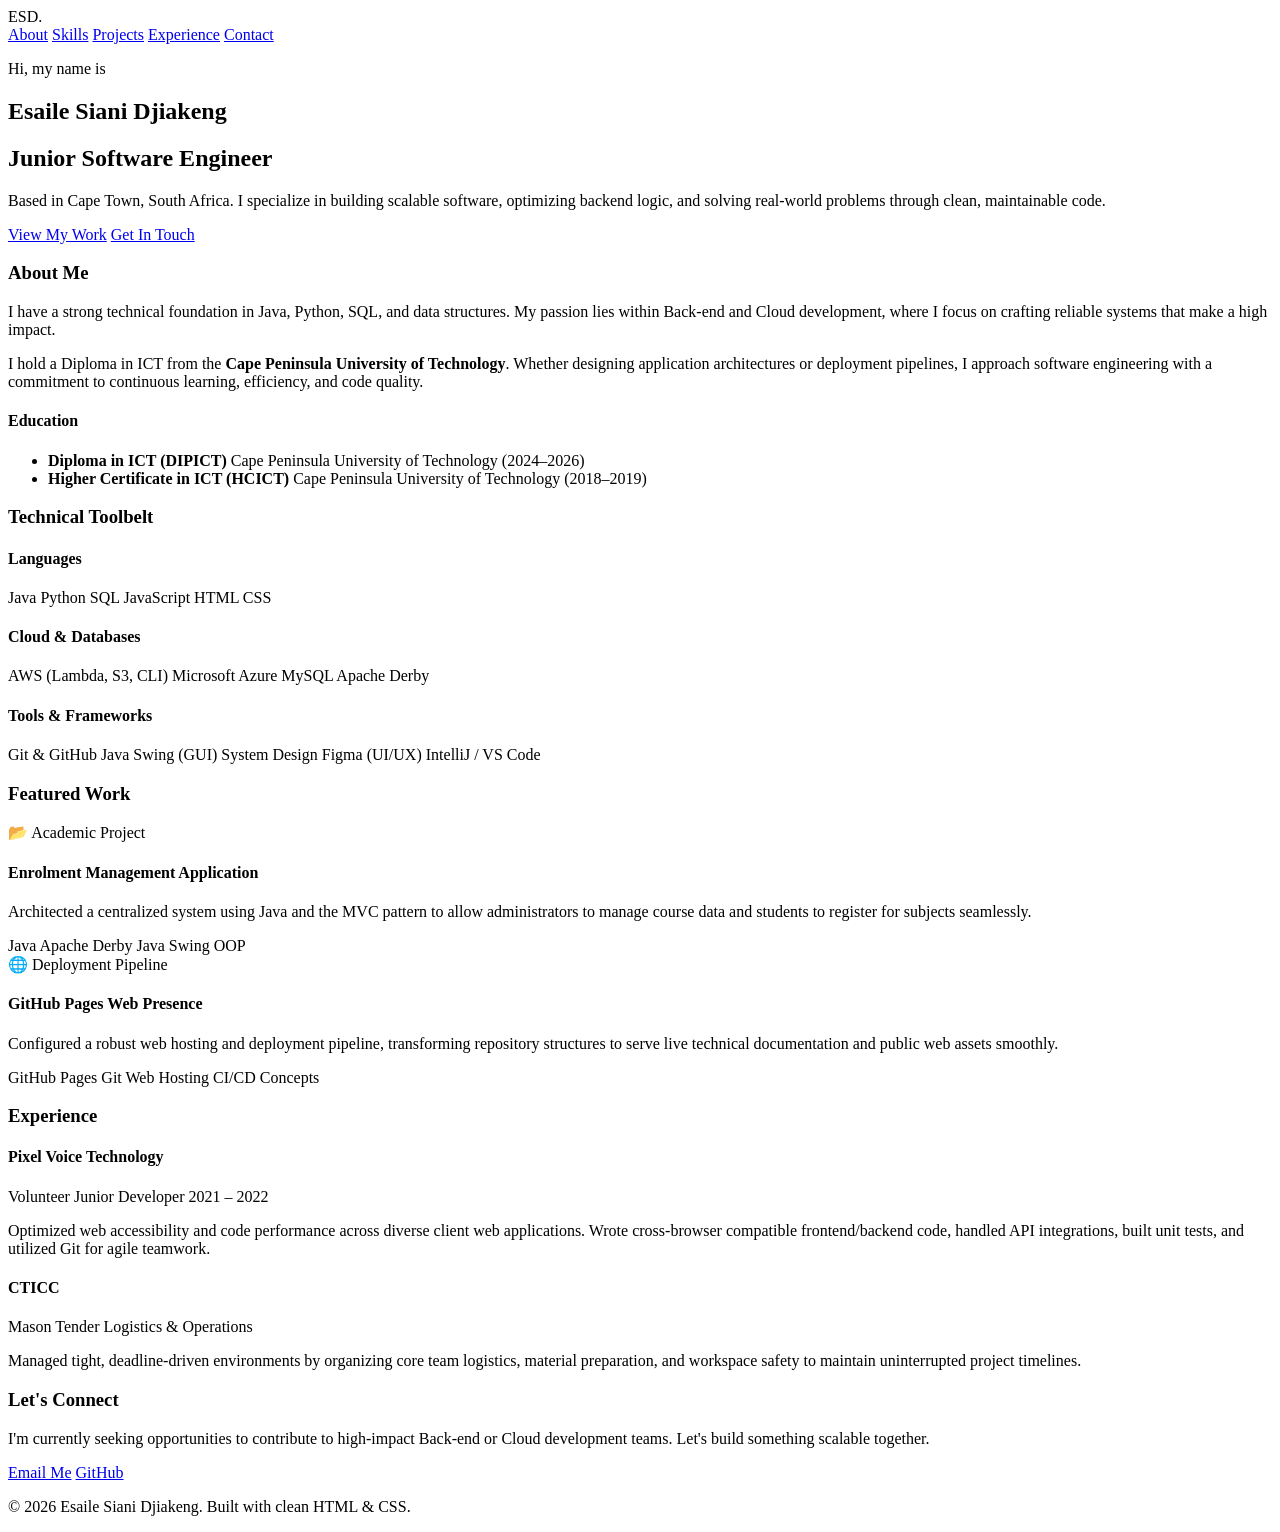
==== index.html @ 6e0b8730 "Create index.html for personal portfolio This HTML file serves as a personal portfolio for Esaile Si" ====
<!DOCTYPE html>
<html lang="en">
<head>
    <meta charset="UTF-8">
    <meta name="viewport" content="width=device-width, initial-scale=1.0">
    <title>Esaile Siani Djiakeng | Junior Software Engineer</title>
    <!-- Google Fonts for a clean, professional look -->
    <link rel="preconnect" href="https://fonts.googleapis.com">
    <link rel="preconnect" href="https://fonts.gstatic.com" crossorigin>
    <link href="https://fonts.googleapis.com/css2?family=Inter:wght@300;400;500;600;700&display=swap" rel="stylesheet">
    <link rel="stylesheet" href="style.css">
</head>
<body>

    <!-- Header / Navigation -->
    <header>
        <div class="container nav-container">
            <div class="logo">ESD<span>.</span></div>
            <nav>
                <a href="#about">About</a>
                <a href="#skills">Skills</a>
                <a href="#projects">Projects</a>
                <a href="#experience">Experience</a>
                <a href="#contact">Contact</a>
            </nav>
        </div>
    </header>

    <!-- Hero Section -->
    <section class="hero">
        <div class="container">
            <p class="hero-tagline">Hi, my name is</p>
            <h1>Esaile Siani Djiakeng</h1>
            <h2>Junior Software Engineer</h2>
            <p class="hero-bio">
                Based in Cape Town, South Africa. I specialize in building scalable software, optimizing backend logic, and solving real-world problems through clean, maintainable code.
            </p>
            <div class="hero-cta">
                <a href="#projects" class="btn btn-primary">View My Work</a>
                <a href="#contact" class="btn btn-secondary">Get In Touch</a>
            </div>
        </div>
    </section>

    <!-- About Section -->
    <section id="about" class="section">
        <div class="container">
            <h3 class="section-title">About Me</h3>
            <div class="about-content">
                <div class="about-text">
                    <p>
                        I have a strong technical foundation in Java, Python, SQL, and data structures. My passion lies within Back-end and Cloud development, where I focus on crafting reliable systems that make a high impact. 
                    </p>
                    <p>
                        I hold a Diploma in ICT from the <strong>Cape Peninsula University of Technology</strong>. Whether designing application architectures or deployment pipelines, I approach software engineering with a commitment to continuous learning, efficiency, and code quality.
                    </p>
                </div>
                <div class="education-card">
                    <h4>Education</h4>
                    <ul>
                        <li>
                            <strong>Diploma in ICT (DIPICT)</strong>
                            <span>Cape Peninsula University of Technology (2024–2026)</span>
                        </li>
                        <li>
                            <strong>Higher Certificate in ICT (HCICT)</strong>
                            <span>Cape Peninsula University of Technology (2018–2019)</span>
                        </li>
                    </ul>
                </div>
            </div>
        </div>
    </section>

    <!-- Technical Skills Section -->
    <section id="skills" class="section section-alt">
        <div class="container">
            <h3 class="section-title">Technical Toolbelt</h3>
            <div class="skills-grid">
                <div class="skill-category">
                    <h4>Languages</h4>
                    <div class="tags">
                        <span class="tag">Java</span>
                        <span class="tag">Python</span>
                        <span class="tag">SQL</span>
                        <span class="tag">JavaScript</span>
                        <span class="tag">HTML</span>
                        <span class="tag">CSS</span>
                    </div>
                </div>
                <div class="skill-category">
                    <h4>Cloud & Databases</h4>
                    <div class="tags">
                        <span class="tag">AWS (Lambda, S3, CLI)</span>
                        <span class="tag">Microsoft Azure</span>
                        <span class="tag">MySQL</span>
                        <span class="tag">Apache Derby</span>
                    </div>
                </div>
                <div class="skill-category">
                    <h4>Tools & Frameworks</h4>
                    <div class="tags">
                        <span class="tag">Git & GitHub</span>
                        <span class="tag">Java Swing (GUI)</span>
                        <span class="tag">System Design</span>
                        <span class="tag">Figma (UI/UX)</span>
                        <span class="tag">IntelliJ / VS Code</span>
                    </div>
                </div>
            </div>
        </div>
    </section>

    <!-- Projects Section -->
    <section id="projects" class="section">
        <div class="container">
            <h3 class="section-title">Featured Work</h3>
            <div class="projects-grid">
                <!-- Project 1 -->
                <div class="project-card">
                    <div class="project-header">
                        <span class="project-icon">📂</span>
                        <span class="project-badge">Academic Project</span>
                    </div>
                    <h4>Enrolment Management Application</h4>
                    <p>Architected a centralized system using Java and the MVC pattern to allow administrators to manage course data and students to register for subjects seamlessly.</p>
                    <div class="project-tech">
                        <span>Java</span>
                        <span>Apache Derby</span>
                        <span>Java Swing</span>
                        <span>OOP</span>
                    </div>
                </div>
                <!-- Project 2 -->
                <div class="project-card">
                    <div class="project-header">
                        <span class="project-icon">🌐</span>
                        <span class="project-badge">Deployment Pipeline</span>
                    </div>
                    <h4>GitHub Pages Web Presence</h4>
                    <p>Configured a robust web hosting and deployment pipeline, transforming repository structures to serve live technical documentation and public web assets smoothly.</p>
                    <div class="project-tech">
                        <span>GitHub Pages</span>
                        <span>Git</span>
                        <span>Web Hosting</span>
                        <span>CI/CD Concepts</span>
                    </div>
                </div>
            </div>
        </div>
    </section>

    <!-- Experience Section -->
    <section id="experience" class="section section-alt">
        <div class="container">
            <h3 class="section-title">Experience</h3>
            <div class="timeline">
                <div class="timeline-item">
                    <div class="timeline-meta">
                        <h4>Pixel Voice Technology</h4>
                        <span class="timeline-role">Volunteer Junior Developer</span>
                        <span class="timeline-date">2021 – 2022</span>
                    </div>
                    <div class="timeline-content">
                        <p>Optimized web accessibility and code performance across diverse client web applications. Wrote cross-browser compatible frontend/backend code, handled API integrations, built unit tests, and utilized Git for agile teamwork.</p>
                    </div>
                </div>
                <div class="timeline-item">
                    <div class="timeline-meta">
                        <h4>CTICC</h4>
                        <span class="timeline-role">Mason Tender</span>
                        <span class="timeline-date">Logistics & Operations</span>
                    </div>
                    <div class="timeline-content">
                        <p>Managed tight, deadline-driven environments by organizing core team logistics, material preparation, and workspace safety to maintain uninterrupted project timelines.</p>
                    </div>
                </div>
            </div>
        </div>
    </section>

    <!-- Contact Section -->
    <section id="contact" class="section contact-section">
        <div class="container text-center">
            <h3 class="section-title">Let's Connect</h3>
            <p>I'm currently seeking opportunities to contribute to high-impact Back-end or Cloud development teams. Let's build something scalable together.</p>
            <div class="contact-links">
                <!-- Replace with your actual email/links when ready -->
                <a href="mailto:your.email@example.com" class="btn btn-primary">Email Me</a>
                <a href="https://github.com/DjiakengFranck" target="_blank" class="btn btn-secondary">GitHub</a>
            </div>
        </div>
    </section>

    <!-- Footer -->
    <footer>
        <div class="container text-center">
            <p>&copy; 2026 Esaile Siani Djiakeng. Built with clean HTML & CSS.</p>
        </div>
    </footer>

</body>
</html>
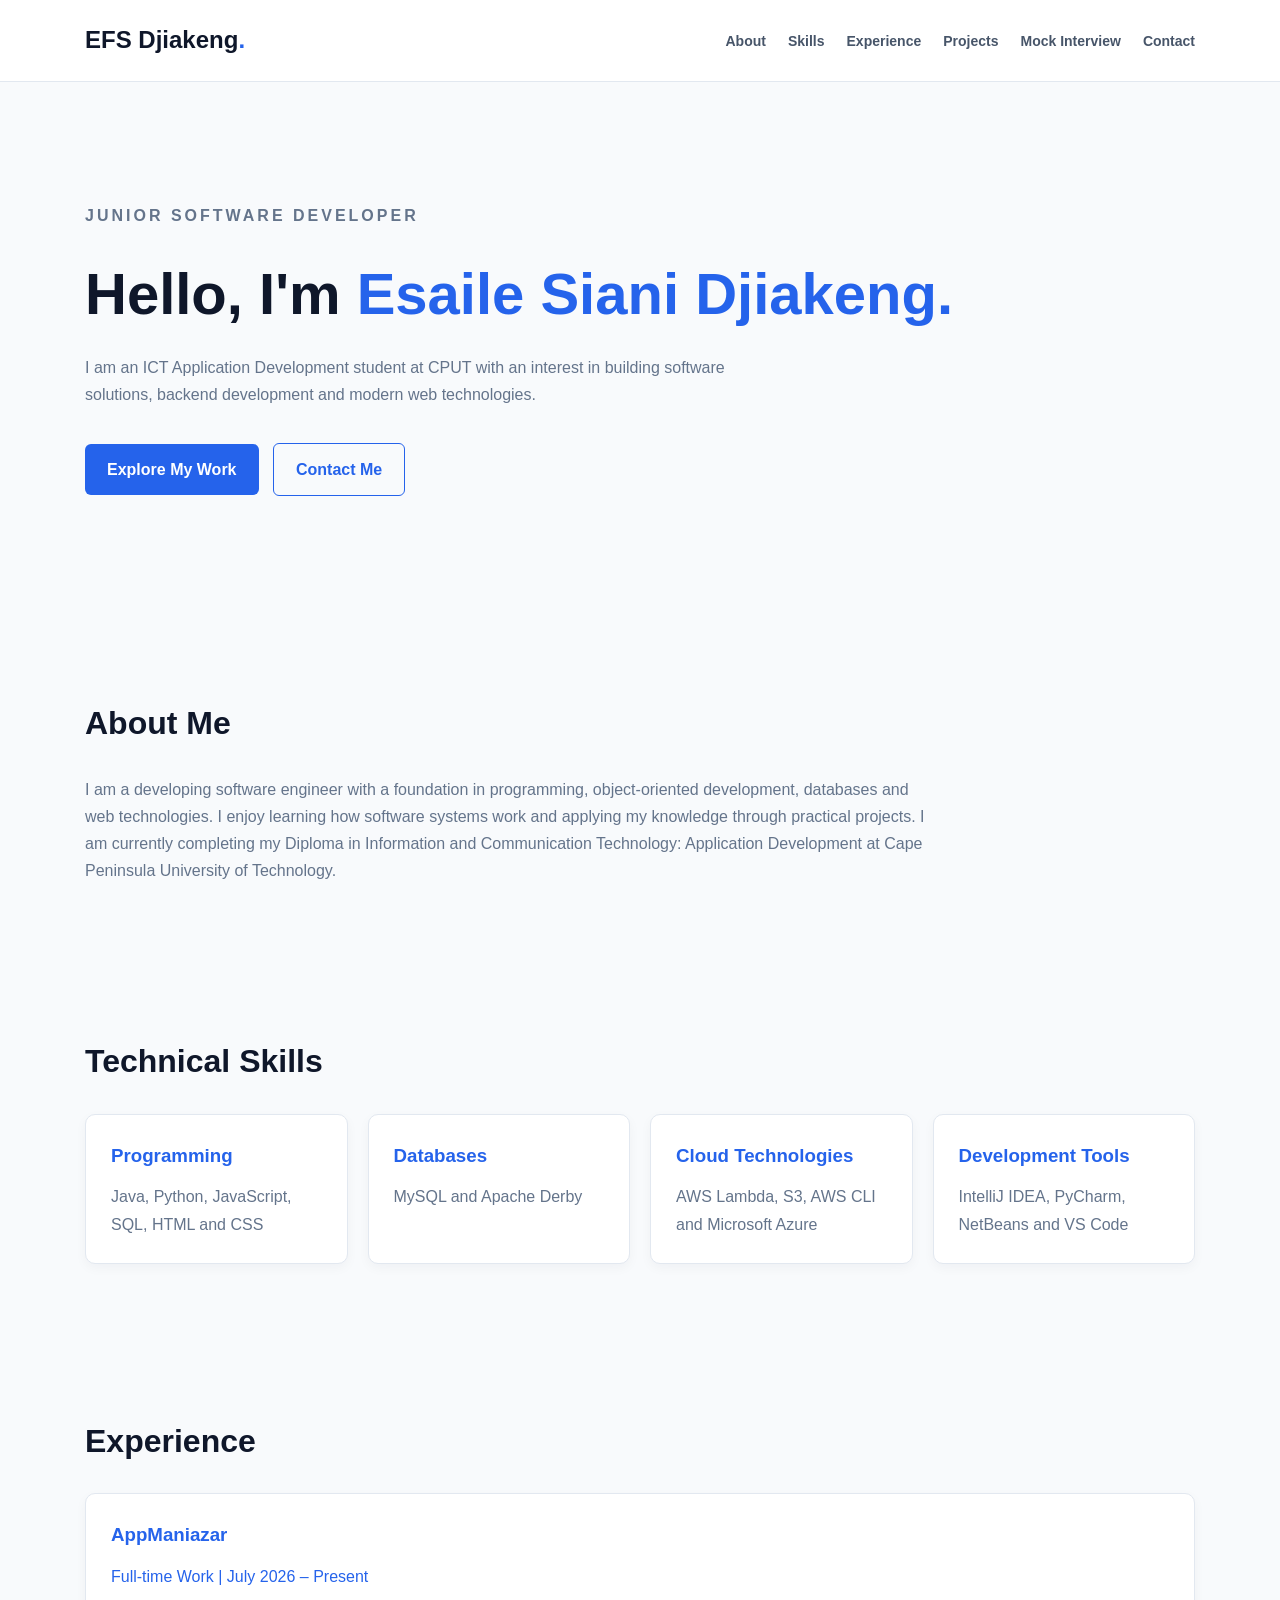
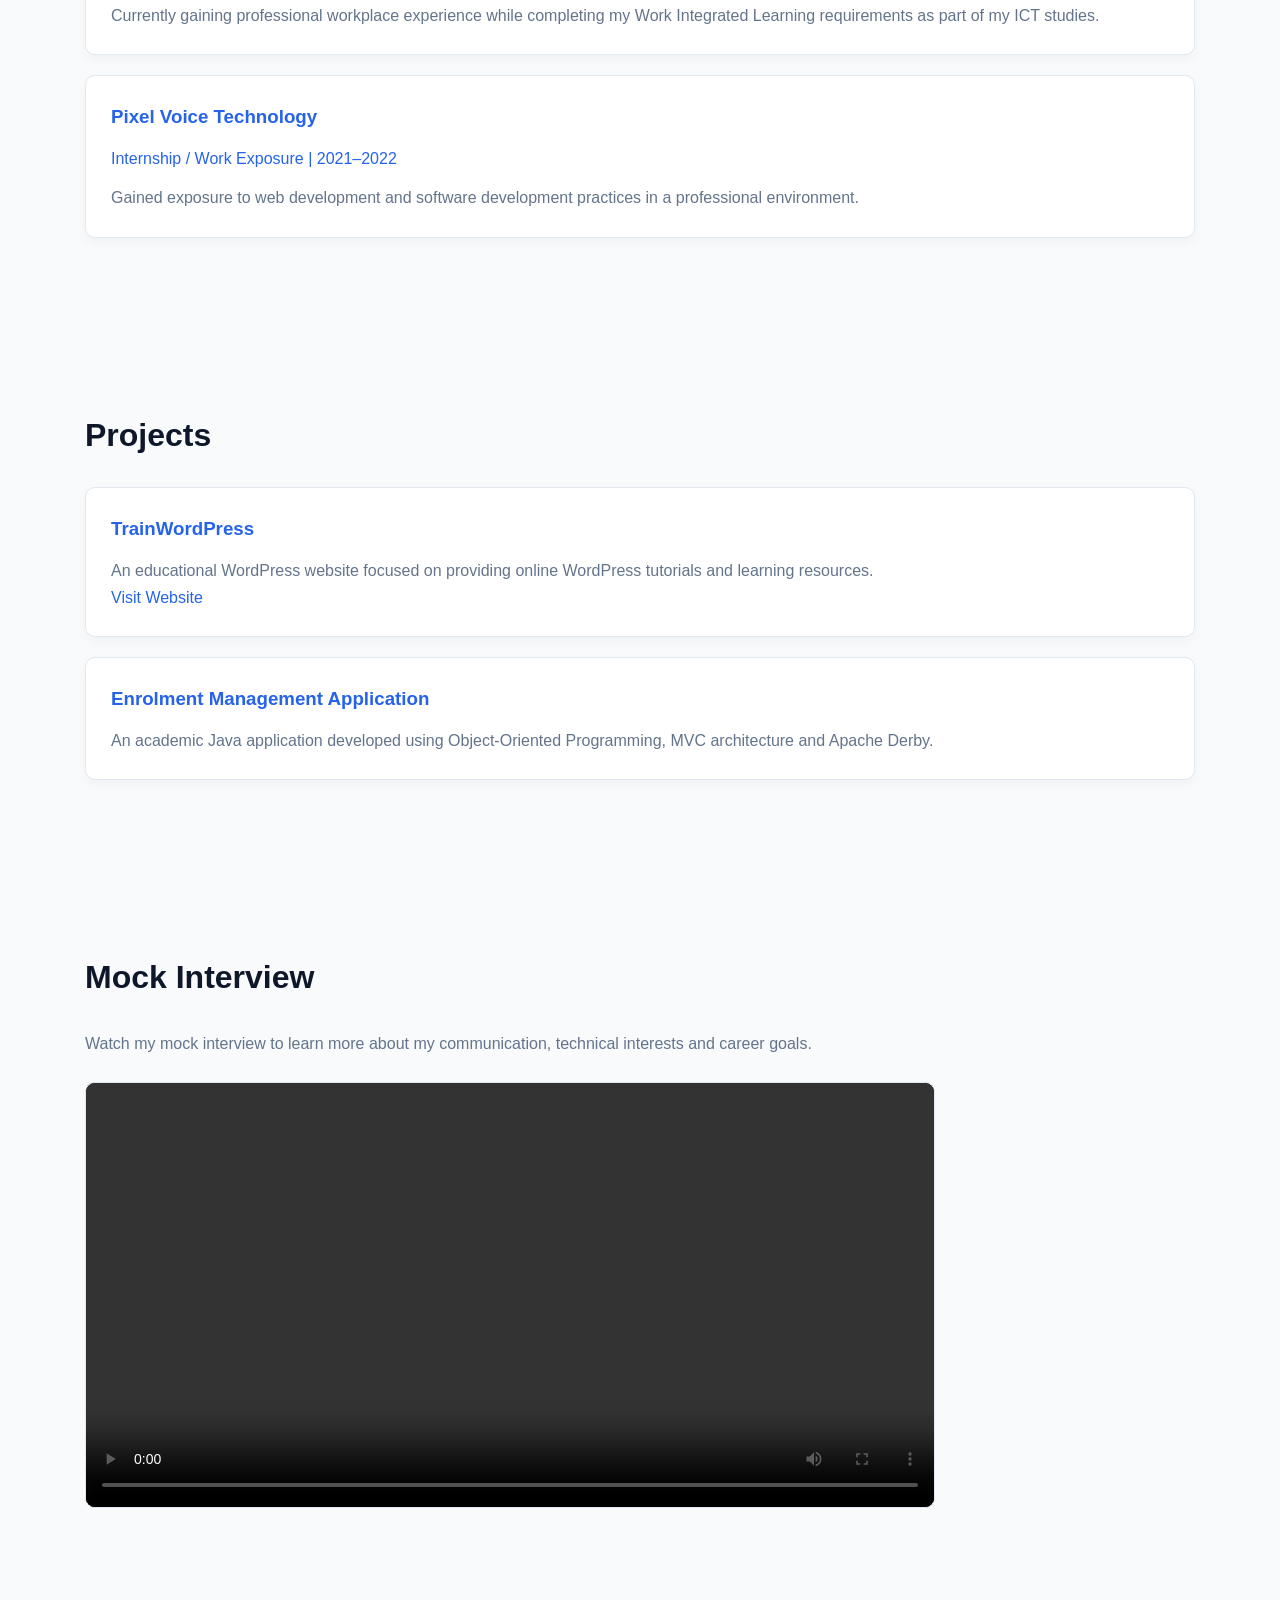
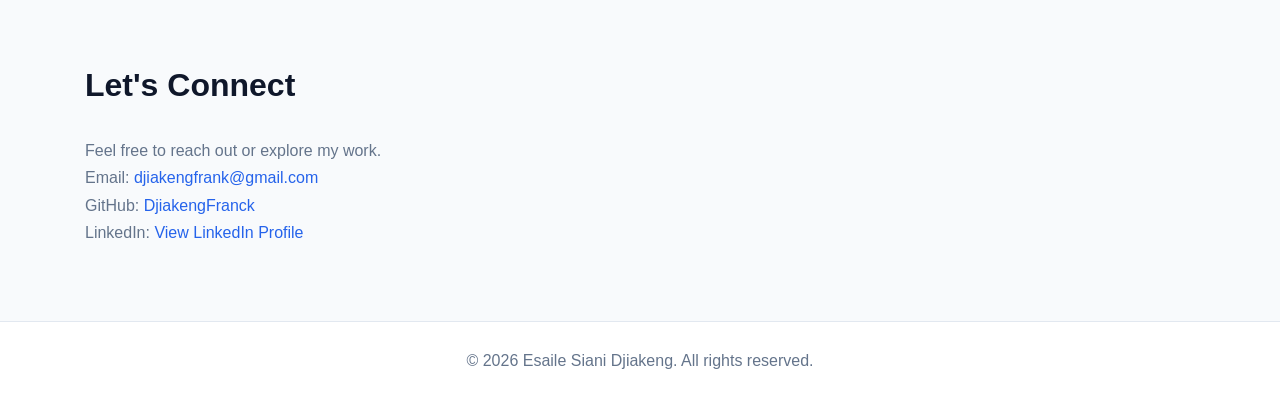
==== commit 67eb3fa3: "Add TrainWordPress project page and update portfolio" ====
--- a/index.html
+++ b/index.html
@@ -1,202 +1,174 @@
+
 <!DOCTYPE html>
 <html lang="en">
 <head>
     <meta charset="UTF-8">
     <meta name="viewport" content="width=device-width, initial-scale=1.0">
-    <title>Esaile Siani Djiakeng | Junior Software Engineer</title>
-    <!-- Google Fonts for a clean, professional look -->
-    <link rel="preconnect" href="https://fonts.googleapis.com">
-    <link rel="preconnect" href="https://fonts.gstatic.com" crossorigin>
-    <link href="https://fonts.googleapis.com/css2?family=Inter:wght@300;400;500;600;700&display=swap" rel="stylesheet">
+    <meta name="description" content="Portfolio of Esaile Siani Djiakeng, Junior Software Developer.">
+    <title>Esaile Siani Djiakeng | Software Developer</title>
     <link rel="stylesheet" href="style.css">
 </head>
 <body>
 
-    <!-- Header / Navigation -->
     <header>
-        <div class="container nav-container">
-            <div class="logo">ESD<span>.</span></div>
-            <nav>
-                <a href="#about">About</a>
-                <a href="#skills">Skills</a>
-                <a href="#projects">Projects</a>
-                <a href="#experience">Experience</a>
-                <a href="#contact">Contact</a>
-            </nav>
-        </div>
+        <nav class="navbar">
+            <a href="#home" class="logo">EFS Djiakeng<span>.</span></a>
+
+            <ul class="nav-links">
+                <li><a href="#about">About</a></li>
+                <li><a href="#skills">Skills</a></li>
+                <li><a href="#experience">Experience</a></li>
+                <li><a href="#projects">Projects</a></li>
+                <li><a href="#interview">Mock Interview</a></li>
+                <li><a href="#contact">Contact</a></li>
+            </ul>
+        </nav>
     </header>
 
-    <!-- Hero Section -->
-    <section class="hero">
-        <div class="container">
-            <p class="hero-tagline">Hi, my name is</p>
-            <h1>Esaile Siani Djiakeng</h1>
-            <h2>Junior Software Engineer</h2>
-            <p class="hero-bio">
-                Based in Cape Town, South Africa. I specialize in building scalable software, optimizing backend logic, and solving real-world problems through clean, maintainable code.
+    <main>
+        <section id="home" class="hero">
+            <p class="intro-label">JUNIOR SOFTWARE DEVELOPER</p>
+            <h1>Hello, I'm <span>Esaile Siani Djiakeng.</span></h1>
+            <p>
+                I am an ICT Application Development student at CPUT
+                with an interest in building software solutions,
+                backend development and modern web technologies.
             </p>
-            <div class="hero-cta">
-                <a href="#projects" class="btn btn-primary">View My Work</a>
-                <a href="#contact" class="btn btn-secondary">Get In Touch</a>
-            </div>
-        </div>
-    </section>
+            <a href="#projects" class="primary-button">Explore My Work</a>
+            <a href="#contact" class="secondary-button">Contact Me</a>
+        </section>
 
-    <!-- About Section -->
-    <section id="about" class="section">
-        <div class="container">
-            <h3 class="section-title">About Me</h3>
-            <div class="about-content">
-                <div class="about-text">
-                    <p>
-                        I have a strong technical foundation in Java, Python, SQL, and data structures. My passion lies within Back-end and Cloud development, where I focus on crafting reliable systems that make a high impact. 
-                    </p>
-                    <p>
-                        I hold a Diploma in ICT from the <strong>Cape Peninsula University of Technology</strong>. Whether designing application architectures or deployment pipelines, I approach software engineering with a commitment to continuous learning, efficiency, and code quality.
-                    </p>
+        <section id="about" class="section">
+            <h2>About Me</h2>
+            <p>
+                I am a developing software engineer with a foundation
+                in programming, object-oriented development, databases
+                and web technologies. I enjoy learning how software
+                systems work and applying my knowledge through practical
+                projects. I am currently completing my Diploma in
+                Information and Communication Technology:
+                Application Development at Cape Peninsula University
+                of Technology.
+            </p>
+        </section>
+
+        <section id="skills" class="section">
+            <h2>Technical Skills</h2>
+
+            <div class="skills-grid">
+                <div class="skill-card">
+                    <h3>Programming</h3>
+                    <p>Java, Python, JavaScript, SQL, HTML and CSS</p>
                 </div>
-                <div class="education-card">
-                    <h4>Education</h4>
-                    <ul>
-                        <li>
-                            <strong>Diploma in ICT (DIPICT)</strong>
-                            <span>Cape Peninsula University of Technology (2024–2026)</span>
-                        </li>
-                        <li>
-                            <strong>Higher Certificate in ICT (HCICT)</strong>
-                            <span>Cape Peninsula University of Technology (2018–2019)</span>
-                        </li>
-                    </ul>
+
+                <div class="skill-card">
+                    <h3>Databases</h3>
+                    <p>MySQL and Apache Derby</p>
+                </div>
+
+                <div class="skill-card">
+                    <h3>Cloud Technologies</h3>
+                    <p>AWS Lambda, S3, AWS CLI and Microsoft Azure</p>
+                </div>
+
+                <div class="skill-card">
+                    <h3>Development Tools</h3>
+                    <p>IntelliJ IDEA, PyCharm, NetBeans and VS Code</p>
                 </div>
             </div>
-        </div>
-    </section>
+        </section>
 
-    <!-- Technical Skills Section -->
-    <section id="skills" class="section section-alt">
-        <div class="container">
-            <h3 class="section-title">Technical Toolbelt</h3>
-            <div class="skills-grid">
-                <div class="skill-category">
-                    <h4>Languages</h4>
-                    <div class="tags">
-                        <span class="tag">Java</span>
-                        <span class="tag">Python</span>
-                        <span class="tag">SQL</span>
-                        <span class="tag">JavaScript</span>
-                        <span class="tag">HTML</span>
-                        <span class="tag">CSS</span>
-                    </div>
-                </div>
-                <div class="skill-category">
-                    <h4>Cloud & Databases</h4>
-                    <div class="tags">
-                        <span class="tag">AWS (Lambda, S3, CLI)</span>
-                        <span class="tag">Microsoft Azure</span>
-                        <span class="tag">MySQL</span>
-                        <span class="tag">Apache Derby</span>
-                    </div>
-                </div>
-                <div class="skill-category">
-                    <h4>Tools & Frameworks</h4>
-                    <div class="tags">
-                        <span class="tag">Git & GitHub</span>
-                        <span class="tag">Java Swing (GUI)</span>
-                        <span class="tag">System Design</span>
-                        <span class="tag">Figma (UI/UX)</span>
-                        <span class="tag">IntelliJ / VS Code</span>
-                    </div>
-                </div>
+        <section id="experience" class="section">
+            <h2>Experience</h2>
+
+            <div class="experience-item">
+                <h3>AppManiazar</h3>
+                <p class="subtitle">Full-time Work | July 2026 – Present</p>
+                <p>
+                    Currently gaining professional workplace experience
+                    while completing my Work Integrated Learning
+                    requirements as part of my ICT studies.
+                </p>
             </div>
-        </div>
-    </section>
 
-    <!-- Projects Section -->
-    <section id="projects" class="section">
-        <div class="container">
-            <h3 class="section-title">Featured Work</h3>
-            <div class="projects-grid">
-                <!-- Project 1 -->
-                <div class="project-card">
-                    <div class="project-header">
-                        <span class="project-icon">📂</span>
-                        <span class="project-badge">Academic Project</span>
-                    </div>
-                    <h4>Enrolment Management Application</h4>
-                    <p>Architected a centralized system using Java and the MVC pattern to allow administrators to manage course data and students to register for subjects seamlessly.</p>
-                    <div class="project-tech">
-                        <span>Java</span>
-                        <span>Apache Derby</span>
-                        <span>Java Swing</span>
-                        <span>OOP</span>
-                    </div>
-                </div>
-                <!-- Project 2 -->
-                <div class="project-card">
-                    <div class="project-header">
-                        <span class="project-icon">🌐</span>
-                        <span class="project-badge">Deployment Pipeline</span>
-                    </div>
-                    <h4>GitHub Pages Web Presence</h4>
-                    <p>Configured a robust web hosting and deployment pipeline, transforming repository structures to serve live technical documentation and public web assets smoothly.</p>
-                    <div class="project-tech">
-                        <span>GitHub Pages</span>
-                        <span>Git</span>
-                        <span>Web Hosting</span>
-                        <span>CI/CD Concepts</span>
-                    </div>
-                </div>
+            <div class="experience-item">
+                <h3>Pixel Voice Technology</h3>
+                <p class="subtitle">Internship / Work Exposure | 2021–2022</p>
+                <p>
+                    Gained exposure to web development and software
+                    development practices in a professional environment.
+                </p>
             </div>
-        </div>
-    </section>
+        </section>
 
-    <!-- Experience Section -->
-    <section id="experience" class="section section-alt">
-        <div class="container">
-            <h3 class="section-title">Experience</h3>
-            <div class="timeline">
-                <div class="timeline-item">
-                    <div class="timeline-meta">
-                        <h4>Pixel Voice Technology</h4>
-                        <span class="timeline-role">Volunteer Junior Developer</span>
-                        <span class="timeline-date">2021 – 2022</span>
-                    </div>
-                    <div class="timeline-content">
-                        <p>Optimized web accessibility and code performance across diverse client web applications. Wrote cross-browser compatible frontend/backend code, handled API integrations, built unit tests, and utilized Git for agile teamwork.</p>
-                    </div>
-                </div>
-                <div class="timeline-item">
-                    <div class="timeline-meta">
-                        <h4>CTICC</h4>
-                        <span class="timeline-role">Mason Tender</span>
-                        <span class="timeline-date">Logistics & Operations</span>
-                    </div>
-                    <div class="timeline-content">
-                        <p>Managed tight, deadline-driven environments by organizing core team logistics, material preparation, and workspace safety to maintain uninterrupted project timelines.</p>
-                    </div>
-                </div>
+        <section id="projects" class="section">
+            <h2>Projects</h2>
+
+            <div class="project-card">
+                <h3>TrainWordPress</h3>
+                <p>
+                    An educational WordPress website focused on
+                    providing online WordPress tutorials and learning
+                    resources.
+                </p>
+                <a href="https://trainwordpress.com/" target="_blank"
+                   rel="noopener noreferrer">Visit Website</a>
             </div>
-        </div>
-    </section>
 
-    <!-- Contact Section -->
-    <section id="contact" class="section contact-section">
-        <div class="container text-center">
-            <h3 class="section-title">Let's Connect</h3>
-            <p>I'm currently seeking opportunities to contribute to high-impact Back-end or Cloud development teams. Let's build something scalable together.</p>
-            <div class="contact-links">
-                <!-- Replace with your actual email/links when ready -->
-                <a href="mailto:your.email@example.com" class="btn btn-primary">Email Me</a>
-                <a href="https://github.com/DjiakengFranck" target="_blank" class="btn btn-secondary">GitHub</a>
+            <div class="project-card">
+                <h3>Enrolment Management Application</h3>
+                <p>
+                    An academic Java application developed using
+                    Object-Oriented Programming, MVC architecture
+                    and Apache Derby.
+                </p>
             </div>
-        </div>
-    </section>
+        </section>
 
-    <!-- Footer -->
+        <section id="interview" class="section">
+            <h2>Mock Interview</h2>
+            <p>
+                Watch my mock interview to learn more about my
+                communication, technical interests and career goals.
+            </p>
+
+            <div class="video-container">
+                <video controls preload="metadata">
+                <source src="./assets/videos/Mock-Interview%5BDjiakeng_Franck%5D.mp4"
+                type="video/mp4">
+                    Your browser does not support this video.
+                </video>
+            </div>
+        </section>
+
+        <section id="contact" class="section">
+            <h2>Let's Connect</h2>
+            <p>Feel free to reach out or explore my work.</p>
+
+            <p>Email:
+                <a href="mailto:djiakengfrank@gmail.com">
+                    djiakengfrank@gmail.com
+                </a>
+            </p>
+
+            <p>GitHub:
+                <a href="https://github.com/DjiakengFranck"
+                   target="_blank" rel="noopener noreferrer">
+                    DjiakengFranck
+                </a>
+            </p>
+
+            <p>LinkedIn:
+                <a href="https://www.linkedin.com/in/franck-djiakeng-a73494355/"
+                   target="_blank" rel="noopener noreferrer">
+                    View LinkedIn Profile
+                </a>
+            </p>
+        </section>
+    </main>
+
     <footer>
-        <div class="container text-center">
-            <p>&copy; 2026 Esaile Siani Djiakeng. Built with clean HTML & CSS.</p>
-        </div>
+        <p>&copy; 2026 Esaile Siani Djiakeng. All rights reserved.</p>
     </footer>
 
 </body>
--- a/style.css
+++ b/style.css
@@ -0,0 +1,1321 @@
+
+/* ---------- General Styling ---------- */
+
+* {
+    margin: 0;
+    padding: 0;
+    box-sizing: border-box;
+    scroll-behavior: smooth;
+}
+
+body {
+    font-family: Arial, Helvetica, sans-serif;
+    background: #f8fafc;
+    color: #334155;
+    line-height: 1.7;
+}
+
+a {
+    color: #2563eb;
+    text-decoration: none;
+    transition: color 0.3s ease;
+}
+
+a:hover {
+    color: #1d4ed8;
+}
+
+/* ---------- Navigation ---------- */
+
+header {
+    background: #ffffff;
+    border-bottom: 1px solid #e2e8f0;
+    position: sticky;
+    top: 0;
+    z-index: 100;
+}
+
+.navbar {
+    max-width: 1150px;
+    margin: auto;
+    padding: 20px;
+    display: flex;
+    justify-content: space-between;
+    align-items: center;
+    gap: 20px;
+}
+
+.logo {
+    font-size: 24px;
+    font-weight: bold;
+    color: #0f172a;
+}
+
+.logo span {
+    color: #2563eb;
+}
+
+.nav-links {
+    display: flex;
+    flex-wrap: wrap;
+    gap: 22px;
+    list-style: none;
+}
+
+.nav-links a {
+    color: #475569;
+    font-size: 14px;
+    font-weight: 600;
+}
+
+.nav-links a:hover {
+    color: #2563eb;
+}
+
+/* ---------- Hero Section ---------- */
+
+.hero {
+    max-width: 1150px;
+    margin: auto;
+    padding: 120px 20px;
+    min-height: 500px;
+}
+
+.intro-label {
+    color: #2563eb;
+    font-weight: bold;
+    letter-spacing: 3px;
+    margin-bottom: 15px;
+}
+
+.hero h1 {
+    font-size: clamp(36px, 6vw, 58px);
+    line-height: 1.2;
+    margin-bottom: 25px;
+    color: #0f172a;
+}
+
+.hero h1 span {
+    color: #2563eb;
+}
+
+.hero p {
+    max-width: 650px;
+    color: #64748b;
+    margin-bottom: 30px;
+}
+
+.primary-button,
+.secondary-button {
+    display: inline-block;
+    padding: 12px 22px;
+    border-radius: 6px;
+    margin: 5px 10px 5px 0;
+    font-weight: bold;
+    transition: all 0.3s ease;
+}
+
+.primary-button {
+    background: #2563eb;
+    color: #ffffff;
+}
+
+.primary-button:hover {
+    background: #1d4ed8;
+    color: #ffffff;
+}
+
+.secondary-button {
+    border: 1px solid #2563eb;
+    color: #2563eb;
+}
+
+.secondary-button:hover {
+    background: #eff6ff;
+}
+
+/* ---------- General Sections ---------- */
+
+.section {
+    max-width: 1150px;
+    margin: auto;
+    padding: 75px 20px;
+}
+
+.section h2 {
+    color: #0f172a;
+    font-size: 32px;
+    margin-bottom: 25px;
+}
+
+.section > p {
+    max-width: 850px;
+    color: #64748b;
+}
+
+/* ---------- Skills ---------- */
+
+.skills-grid {
+    display: grid;
+    grid-template-columns: repeat(auto-fit, minmax(220px, 1fr));
+    gap: 20px;
+}
+
+.skill-card,
+.experience-item,
+.project-card {
+    background: #ffffff;
+    border: 1px solid #e2e8f0;
+    border-radius: 10px;
+    padding: 25px;
+    box-shadow: 0 4px 12px rgba(15, 23, 42, 0.04);
+    transition: transform 0.3s ease, box-shadow 0.3s ease;
+}
+
+.skill-card:hover,
+.project-card:hover {
+    transform: translateY(-4px);
+    box-shadow: 0 8px 20px rgba(15, 23, 42, 0.08);
+}
+
+.skill-card h3,
+.experience-item h3,
+.project-card h3 {
+    color: #2563eb;
+    margin-bottom: 12px;
+}
+
+.skill-card p,
+.experience-item p,
+.project-card p {
+    color: #64748b;
+}
+
+/* ---------- Experience and Projects ---------- */
+
+.experience-item,
+.project-card {
+    margin-bottom: 20px;
+}
+
+.subtitle {
+    color: #2563eb !important;
+    margin-bottom: 12px;
+}
+
+/* ---------- Mock Interview Video ---------- */
+
+.video-container {
+    max-width: 850px;
+    margin-top: 25px;
+}
+
+.video-container video {
+    width: 100%;
+    display: block;
+    border-radius: 10px;
+    border: 1px solid #e2e8f0;
+    background: #000000;
+}
+
+/* ---------- Footer ---------- */
+
+footer {
+    background: #ffffff;
+    border-top: 1px solid #e2e8f0;
+    text-align: center;
+    padding: 25px 20px;
+    color: #64748b;
+}
+
+
+/* ==================================================
+   TRAINWORDPRESS — SOFTWARE DEVELOPER CASE STUDY
+   ================================================== */
+
+.trainwordpress-page {
+    --dev-bg: #080d19;
+    --dev-surface: #111a2b;
+    --dev-surface-light: #17243a;
+    --dev-border: #263650;
+    --dev-blue: #3b82f6;
+    --dev-cyan: #22d3ee;
+    --dev-text: #e5edf8;
+    --dev-muted: #94a3b8;
+
+    background: var(--dev-bg);
+    color: var(--dev-text);
+    line-height: 1.75;
+}
+
+/* Global links */
+
+.trainwordpress-page a {
+    color: var(--dev-cyan);
+    transition: all 0.25s ease;
+}
+
+.trainwordpress-page a:hover {
+    color: #ffffff;
+}
+
+/* Navigation */
+
+.trainwordpress-page header {
+    background: rgba(8, 13, 25, 0.94);
+    border-bottom: 1px solid var(--dev-border);
+    backdrop-filter: blur(14px);
+}
+
+.trainwordpress-page .navbar {
+    max-width: 1250px;
+    padding: 18px 24px;
+}
+
+.trainwordpress-page .logo {
+    color: #ffffff;
+    letter-spacing: -0.5px;
+}
+
+.trainwordpress-page .logo span {
+    color: var(--dev-cyan);
+}
+
+.trainwordpress-page .nav-links {
+    gap: 18px;
+}
+
+.trainwordpress-page .nav-links a {
+    color: var(--dev-muted);
+    font-size: 13px;
+}
+
+.trainwordpress-page .nav-links a:hover {
+    color: var(--dev-cyan);
+}
+
+/* Hero */
+
+.trainwordpress-page .hero {
+    max-width: 1250px;
+    min-height: 480px;
+    padding: 110px 24px 100px;
+    position: relative;
+    isolation: isolate;
+}
+
+.trainwordpress-page .hero::before {
+    content: "";
+    position: absolute;
+    inset: 25px 0;
+    z-index: -1;
+    pointer-events: none;
+    background-image:
+        linear-gradient(rgba(59, 130, 246, 0.055) 1px, transparent 1px),
+        linear-gradient(90deg, rgba(59, 130, 246, 0.055) 1px, transparent 1px);
+    background-size: 38px 38px;
+    mask-image: linear-gradient(to right, black, transparent 90%);
+}
+
+.trainwordpress-page .intro-label {
+    color: var(--dev-cyan);
+    font-size: 12px;
+    letter-spacing: 4px;
+    text-transform: uppercase;
+}
+
+.trainwordpress-page .hero h1 {
+    max-width: 850px;
+    color: #ffffff;
+    font-size: clamp(42px, 7vw, 76px);
+    letter-spacing: -2.5px;
+    line-height: 1.08;
+}
+
+.trainwordpress-page .hero h1 span {
+    color: var(--dev-cyan);
+}
+
+.trainwordpress-page .hero p {
+    max-width: 700px;
+    color: var(--dev-muted);
+    font-size: 17px;
+}
+
+.trainwordpress-page .primary-button,
+.trainwordpress-page .secondary-button {
+    border-radius: 7px;
+    padding: 13px 23px;
+    font-size: 14px;
+}
+
+.trainwordpress-page .primary-button {
+    background: linear-gradient(120deg, #2563eb, #0891b2);
+    color: #ffffff;
+    border: 1px solid transparent;
+}
+
+.trainwordpress-page .primary-button:hover {
+    background: linear-gradient(120deg, #1d4ed8, #0e7490);
+    transform: translateY(-2px);
+}
+
+.trainwordpress-page .secondary-button {
+    border: 1px solid var(--dev-border);
+    color: var(--dev-text);
+    background: var(--dev-surface);
+}
+
+.trainwordpress-page .secondary-button:hover {
+    background: var(--dev-surface-light);
+    border-color: var(--dev-cyan);
+    color: var(--dev-cyan);
+}
+
+/* Main content sections */
+
+.trainwordpress-page .section {
+    max-width: 1250px;
+    padding: 80px 24px;
+    scroll-margin-top: 90px;
+}
+
+.trainwordpress-page .section h2 {
+    color: #ffffff;
+    font-size: clamp(26px, 4vw, 36px);
+    letter-spacing: -1px;
+    margin-bottom: 22px;
+}
+
+.trainwordpress-page .section h2::after {
+    content: "";
+    display: block;
+    width: 55px;
+    height: 3px;
+    margin-top: 13px;
+    border-radius: 10px;
+    background: linear-gradient(90deg, var(--dev-blue), var(--dev-cyan));
+}
+
+.trainwordpress-page .section h3 {
+    color: #dbeafe;
+}
+
+.trainwordpress-page .section p {
+    color: var(--dev-muted);
+}
+
+.trainwordpress-page .section li {
+    color: var(--dev-muted);
+    margin-bottom: 8px;
+}
+
+.trainwordpress-page .section strong {
+    color: var(--dev-text);
+}
+
+/* Documentation and project cards */
+
+.trainwordpress-page .skill-card,
+.trainwordpress-page .experience-item,
+.trainwordpress-page .project-card {
+    background: linear-gradient(
+        145deg,
+        var(--dev-surface),
+        #0d1524
+    );
+    border: 1px solid var(--dev-border);
+    border-radius: 12px;
+    padding: 27px;
+    box-shadow: 0 8px 25px rgba(0, 0, 0, 0.15);
+    transition: transform 0.25s ease,
+                border-color 0.25s ease,
+                box-shadow 0.25s ease;
+}
+
+.trainwordpress-page .skill-card:hover,
+.trainwordpress-page .project-card:hover {
+    transform: translateY(-5px);
+    border-color: var(--dev-blue);
+    box-shadow: 0 14px 35px rgba(37, 99, 235, 0.13);
+}
+
+.trainwordpress-page .skill-card h3,
+.trainwordpress-page .experience-item h3,
+.trainwordpress-page .project-card h3 {
+    color: var(--dev-cyan);
+    font-size: 18px;
+    margin-bottom: 12px;
+}
+
+.trainwordpress-page .skill-card p,
+.trainwordpress-page .experience-item p,
+.trainwordpress-page .project-card p {
+    color: var(--dev-muted);
+    font-size: 14px;
+}
+
+/* Documentation links */
+
+.trainwordpress-page a.skill-card {
+    display: block;
+    color: var(--dev-text);
+    text-decoration: none;
+}
+
+.trainwordpress-page a.skill-card:hover {
+    color: #ffffff;
+}
+
+.trainwordpress-page a.skill-card h3 {
+    color: var(--dev-cyan);
+}
+
+.trainwordpress-page a.skill-card::after {
+    content: "Explore documentation →";
+    display: inline-block;
+    margin-top: 15px;
+    color: var(--dev-blue);
+    font-size: 12px;
+    font-weight: 700;
+}
+
+/* Lists and structured content */
+
+.trainwordpress-page .section ul,
+.trainwordpress-page .section ol {
+    padding-left: 24px;
+}
+
+.trainwordpress-page .section ul li::marker {
+    color: var(--dev-cyan);
+}
+
+/* Tables */
+
+.trainwordpress-page .section table {
+    width: 100%;
+    border-collapse: collapse;
+    margin: 25px 0;
+    overflow: hidden;
+    border-radius: 10px;
+    background: var(--dev-surface);
+}
+
+.trainwordpress-page .section th,
+.trainwordpress-page .section td {
+    padding: 14px 16px;
+    text-align: left;
+    border: 1px solid var(--dev-border);
+    color: var(--dev-muted);
+}
+
+.trainwordpress-page .section th {
+    background: var(--dev-surface-light);
+    color: var(--dev-cyan);
+    font-weight: 700;
+}
+
+/* Code-like inline details */
+
+.trainwordpress-page code {
+    background: #17243a;
+    color: var(--dev-cyan);
+    padding: 3px 7px;
+    border-radius: 4px;
+    font-size: 0.9em;
+}
+
+/* Footer */
+
+.trainwordpress-page footer {
+    background: #070b14;
+    border-top: 1px solid var(--dev-border);
+    color: var(--dev-muted);
+    padding: 35px 20px;
+}
+
+/* Selection */
+
+.trainwordpress-page ::selection {
+    background: rgba(34, 211, 238, 0.25);
+    color: #ffffff;
+}
+
+/* Responsive layout */
+
+@media (max-width: 768px) {
+    .trainwordpress-page .navbar {
+        flex-direction: column;
+        padding: 16px;
+    }
+
+    .trainwordpress-page .nav-links {
+        justify-content: center;
+        gap: 12px 16px;
+    }
+
+    .trainwordpress-page .nav-links a {
+        font-size: 12px;
+    }
+
+    .trainwordpress-page .hero {
+        min-height: auto;
+        padding: 80px 20px;
+    }
+
+    .trainwordpress-page .hero h1 {
+        letter-spacing: -1.5px;
+    }
+
+    .trainwordpress-page .section {
+        padding: 55px 20px;
+    }
+
+    .trainwordpress-page .skill-card,
+    .trainwordpress-page .project-card,
+    .trainwordpress-page .experience-item {
+        padding: 21px;
+    }
+
+    .trainwordpress-page .section table {
+        display: block;
+        overflow-x: auto;
+        white-space: nowrap;
+    }
+}
+
+@media (max-width: 480px) {
+    .trainwordpress-page .nav-links {
+        gap: 10px;
+    }
+
+    .trainwordpress-page .hero h1 {
+        font-size: 40px;
+    }
+
+    .trainwordpress-page .hero p {
+        font-size: 15px;
+    }
+}
+
+
+/* ==========================================
+   USER STORIES — REQUIREMENTS DASHBOARD
+   ========================================== */
+
+.trainwordpress-page .section-heading {
+    margin-bottom: 38px;
+}
+
+.trainwordpress-page .section-tag {
+    display: inline-block;
+    color: var(--dev-cyan);
+    font-size: 11px;
+    font-weight: 700;
+    letter-spacing: 2.5px;
+    margin-bottom: 14px;
+}
+
+.trainwordpress-page .section-heading > p {
+    max-width: 760px;
+}
+
+.trainwordpress-page .story-grid {
+    display: grid;
+    grid-template-columns: repeat(3, minmax(0, 1fr));
+    gap: 22px;
+    align-items: stretch;
+}
+
+.trainwordpress-page .story-card {
+    background: linear-gradient(145deg, #111a2b, #0c1422);
+    border: 1px solid var(--dev-border);
+    border-radius: 12px;
+    padding: 25px;
+    display: flex;
+    flex-direction: column;
+    min-width: 0;
+    transition: transform 0.25s ease,
+                border-color 0.25s ease,
+                box-shadow 0.25s ease;
+}
+
+.trainwordpress-page .story-card:hover {
+    transform: translateY(-5px);
+    border-color: var(--dev-blue);
+    box-shadow: 0 12px 30px rgba(37, 99, 235, 0.12);
+}
+
+.trainwordpress-page .story-header {
+    display: flex;
+    justify-content: space-between;
+    align-items: center;
+    gap: 10px;
+    margin-bottom: 22px;
+}
+
+.trainwordpress-page .story-id {
+    color: var(--dev-cyan);
+    font-size: 13px;
+    font-weight: 800;
+    letter-spacing: 1px;
+}
+
+.trainwordpress-page .story-type {
+    color: #93c5fd;
+    background: rgba(59, 130, 246, 0.12);
+    border: 1px solid rgba(59, 130, 246, 0.25);
+    border-radius: 4px;
+    padding: 4px 8px;
+    font-size: 9px;
+    font-weight: 700;
+    letter-spacing: 1px;
+}
+
+.trainwordpress-page .story-card > h3 {
+    color: #ffffff;
+    font-size: 19px;
+    line-height: 1.4;
+    margin-bottom: 12px;
+}
+
+.trainwordpress-page .story-description {
+    color: var(--dev-muted);
+    font-size: 13px;
+    line-height: 1.8;
+    margin-bottom: 22px;
+}
+
+.trainwordpress-page .story-block {
+    border-top: 1px solid var(--dev-border);
+    padding-top: 17px;
+    margin-top: 5px;
+}
+
+.trainwordpress-page .story-block h4 {
+    color: #dbeafe;
+    font-size: 12px;
+    letter-spacing: 0.4px;
+    margin-bottom: 12px;
+}
+
+.trainwordpress-page .story-block h4 span {
+    color: var(--dev-cyan);
+    margin-right: 7px;
+}
+
+.trainwordpress-page .story-block ul {
+    padding-left: 18px;
+}
+
+.trainwordpress-page .story-block li {
+    color: var(--dev-muted);
+    font-size: 12px;
+    line-height: 1.8;
+    margin-bottom: 7px;
+}
+
+.trainwordpress-page .story-block li::marker {
+    color: var(--dev-cyan);
+}
+
+.trainwordpress-page .story-tasks {
+    margin-top: auto;
+    padding-top: 18px;
+}
+
+.trainwordpress-page .story-tasks p {
+    color: var(--dev-muted);
+    font-size: 12px;
+    line-height: 1.8;
+}
+
+
+/* ==========================================
+   AGILE LOGBOOK — DEVELOPMENT TIMELINE
+   ========================================== */
+
+.trainwordpress-page .logbook-overview {
+    display: grid;
+    grid-template-columns: repeat(4, minmax(0, 1fr));
+    gap: 16px;
+    margin: 35px 0 65px;
+}
+
+.trainwordpress-page .logbook-stat {
+    background: linear-gradient(145deg, #111a2b, #0c1422);
+    border: 1px solid var(--dev-border);
+    border-radius: 10px;
+    padding: 22px;
+}
+
+.trainwordpress-page .stat-label {
+    display: block;
+    color: var(--dev-cyan);
+    font-size: 10px;
+    font-weight: 700;
+    letter-spacing: 1.5px;
+    margin-bottom: 12px;
+}
+
+.trainwordpress-page .logbook-stat strong {
+    display: block;
+    color: #ffffff;
+    font-size: 19px;
+    margin-bottom: 5px;
+}
+
+.trainwordpress-page .logbook-stat small {
+    color: var(--dev-muted);
+    font-size: 11px;
+}
+
+.trainwordpress-page .logbook-timeline {
+    position: relative;
+    max-width: 1050px;
+    margin: 0 auto;
+}
+
+.trainwordpress-page .logbook-timeline::before {
+    content: "";
+    position: absolute;
+    top: 15px;
+    bottom: 30px;
+    left: 24px;
+    width: 2px;
+    background: linear-gradient(
+        to bottom,
+        var(--dev-cyan),
+        var(--dev-blue),
+        var(--dev-border)
+    );
+}
+
+.trainwordpress-page .timeline-entry {
+    position: relative;
+    padding-left: 75px;
+    margin-bottom: 45px;
+}
+
+.trainwordpress-page .timeline-marker {
+    position: absolute;
+    top: 0;
+    left: 0;
+    width: 50px;
+    height: 50px;
+    border-radius: 50%;
+    display: grid;
+    place-items: center;
+    background: #10233b;
+    border: 2px solid var(--dev-cyan);
+    color: var(--dev-cyan);
+    font-size: 13px;
+    font-weight: 800;
+    z-index: 1;
+    box-shadow: 0 0 20px rgba(34, 211, 238, 0.12);
+}
+
+.trainwordpress-page .timeline-content {
+    background: linear-gradient(145deg, #111a2b, #0c1422);
+    border: 1px solid var(--dev-border);
+    border-radius: 13px;
+    padding: 30px;
+    transition: border-color 0.25s ease,
+                transform 0.25s ease;
+}
+
+.trainwordpress-page .timeline-content:hover {
+    border-color: var(--dev-blue);
+    transform: translateY(-3px);
+}
+
+.trainwordpress-page .timeline-meta {
+    display: flex;
+    flex-wrap: wrap;
+    align-items: center;
+    gap: 12px;
+    margin-bottom: 17px;
+}
+
+.trainwordpress-page .timeline-date {
+    color: var(--dev-cyan);
+    font-size: 11px;
+    font-weight: 800;
+    letter-spacing: 1.5px;
+}
+
+.trainwordpress-page .timeline-category {
+    color: #93c5fd;
+    background: rgba(59, 130, 246, 0.12);
+    border: 1px solid rgba(59, 130, 246, 0.25);
+    border-radius: 4px;
+    padding: 4px 9px;
+    font-size: 9px;
+    font-weight: 700;
+    letter-spacing: 1px;
+}
+
+.trainwordpress-page .timeline-content > h3 {
+    color: #ffffff;
+    font-size: 23px;
+    margin-bottom: 12px;
+}
+
+.trainwordpress-page .timeline-summary {
+    color: var(--dev-muted);
+    font-size: 14px;
+    margin-bottom: 25px;
+}
+
+.trainwordpress-page .timeline-block,
+.trainwordpress-page .timeline-result,
+.trainwordpress-page .timeline-reflection,
+.trainwordpress-page .timeline-challenge {
+    border-top: 1px solid var(--dev-border);
+    padding-top: 20px;
+    margin-top: 18px;
+}
+
+.trainwordpress-page .timeline-block h4 {
+    color: #dbeafe;
+    font-size: 14px;
+    margin-bottom: 13px;
+}
+
+.trainwordpress-page .timeline-block ul,
+.trainwordpress-page .timeline-challenge ul {
+    padding-left: 20px;
+}
+
+.trainwordpress-page .timeline-block li,
+.trainwordpress-page .timeline-challenge li {
+    color: var(--dev-muted);
+    font-size: 13px;
+    line-height: 1.9;
+    margin-bottom: 6px;
+}
+
+.trainwordpress-page .timeline-block li::marker {
+    color: var(--dev-cyan);
+}
+
+.trainwordpress-page .timeline-result span,
+.trainwordpress-page .timeline-reflection span,
+.trainwordpress-page .timeline-challenge span {
+    display: block;
+    font-size: 10px;
+    font-weight: 800;
+    letter-spacing: 1.6px;
+    margin-bottom: 10px;
+}
+
+.trainwordpress-page .timeline-result span {
+    color: #34d399;
+}
+
+.trainwordpress-page .timeline-reflection span {
+    color: var(--dev-cyan);
+}
+
+.trainwordpress-page .timeline-challenge span {
+    color: #fbbf24;
+}
+
+.trainwordpress-page .timeline-result p,
+.trainwordpress-page .timeline-reflection p {
+    color: var(--dev-muted);
+    font-size: 13px;
+    line-height: 1.9;
+}
+
+.trainwordpress-page .timeline-challenge {
+    background: rgba(245, 158, 11, 0.045);
+    border-radius: 8px;
+    padding: 18px;
+    border-top: 1px solid rgba(245, 158, 11, 0.2);
+}
+
+.trainwordpress-page .timeline-challenge li::marker {
+    color: #fbbf24;
+}
+
+@media (max-width: 900px) {
+    .trainwordpress-page .logbook-overview {
+        grid-template-columns: repeat(2, minmax(0, 1fr));
+    }
+}
+
+@media (max-width: 600px) {
+    .trainwordpress-page .logbook-overview {
+        grid-template-columns: 1fr 1fr;
+        gap: 10px;
+        margin-bottom: 45px;
+    }
+
+    .trainwordpress-page .logbook-stat {
+        padding: 15px;
+    }
+
+    .trainwordpress-page .logbook-stat strong {
+        font-size: 15px;
+    }
+
+    .trainwordpress-page .timeline-entry {
+        padding-left: 45px;
+    }
+
+    .trainwordpress-page .timeline-marker {
+        width: 36px;
+        height: 36px;
+        font-size: 10px;
+    }
+
+    .trainwordpress-page .logbook-timeline::before {
+        left: 17px;
+    }
+
+    .trainwordpress-page .timeline-content {
+        padding: 20px;
+    }
+
+    .trainwordpress-page .timeline-content > h3 {
+        font-size: 19px;
+    }
+}
+
+
+/* =========================================
+   TRAINWORDPRESS - SPRINT BACKLOG
+========================================= */
+
+.trainwordpress-page .sprint-section {
+    position: relative;
+}
+
+.trainwordpress-page .section-heading {
+    margin-bottom: 30px;
+}
+
+.trainwordpress-page .section-eyebrow {
+    display: inline-block;
+    margin-bottom: 10px;
+    color: var(--dev-cyan);
+    font-size: 0.72rem;
+    font-weight: 700;
+    letter-spacing: 2px;
+}
+
+.trainwordpress-page .sprint-overview {
+    display: grid;
+    grid-template-columns: repeat(4, minmax(0, 1fr));
+    gap: 16px;
+    margin: 28px 0;
+}
+
+.trainwordpress-page .sprint-info-card {
+    padding: 22px;
+    background: var(--dev-surface);
+    border: 1px solid var(--dev-border);
+    border-radius: 12px;
+}
+
+.trainwordpress-page .sprint-label {
+    display: block;
+    margin-bottom: 9px;
+    color: var(--dev-muted);
+    font-size: 0.7rem;
+    font-weight: 700;
+    letter-spacing: 1.3px;
+}
+
+.trainwordpress-page .sprint-info-card strong {
+    color: var(--dev-text);
+    font-size: 0.95rem;
+}
+
+.trainwordpress-page .sprint-goal {
+    display: flex;
+    align-items: flex-start;
+    gap: 20px;
+    padding: 26px;
+    margin: 30px 0 45px;
+    background: linear-gradient(
+        120deg,
+        rgba(59, 130, 246, 0.13),
+        rgba(34, 211, 238, 0.06)
+    );
+    border: 1px solid rgba(59, 130, 246, 0.35);
+    border-radius: 14px;
+}
+
+.trainwordpress-page .sprint-goal-icon {
+    display: grid;
+    place-items: center;
+    flex-shrink: 0;
+    width: 44px;
+    height: 44px;
+    color: var(--dev-cyan);
+    background: rgba(34, 211, 238, 0.12);
+    border-radius: 10px;
+    font-size: 1.6rem;
+}
+
+.trainwordpress-page .sprint-goal h3 {
+    margin: 0 0 10px;
+    color: var(--dev-text);
+}
+
+.trainwordpress-page .sprint-goal p {
+    margin: 0;
+    color: var(--dev-muted);
+    line-height: 1.8;
+}
+
+.trainwordpress-page .sprint-subheading {
+    margin: 38px 0 22px;
+}
+
+.trainwordpress-page .sprint-subheading h3 {
+    margin: 0 0 8px;
+    color: var(--dev-text);
+    font-size: 1.45rem;
+}
+
+.trainwordpress-page .sprint-subheading p {
+    color: var(--dev-muted);
+    line-height: 1.7;
+}
+
+.trainwordpress-page .sprint-task-grid {
+    display: grid;
+    grid-template-columns: repeat(2, minmax(0, 1fr));
+    gap: 18px;
+}
+
+.trainwordpress-page .sprint-task-card {
+    padding: 24px;
+    background: var(--dev-surface);
+    border: 1px solid var(--dev-border);
+    border-radius: 13px;
+    transition: border-color 0.25s ease,
+                transform 0.25s ease;
+}
+
+.trainwordpress-page .sprint-task-card:hover {
+    border-color: var(--dev-blue);
+    transform: translateY(-3px);
+}
+
+.trainwordpress-page .sprint-card-top {
+    display: flex;
+    align-items: center;
+    justify-content: space-between;
+    gap: 12px;
+    margin-bottom: 18px;
+}
+
+.trainwordpress-page .sprint-number {
+    color: var(--dev-cyan);
+    font-size: 1.15rem;
+    font-weight: 800;
+}
+
+.trainwordpress-page .sprint-category {
+    padding: 6px 10px;
+    color: var(--dev-cyan);
+    background: rgba(34, 211, 238, 0.09);
+    border: 1px solid rgba(34, 211, 238, 0.2);
+    border-radius: 20px;
+    font-size: 0.65rem;
+    font-weight: 700;
+    letter-spacing: 0.8px;
+}
+
+.trainwordpress-page .sprint-task-card h4 {
+    margin: 0 0 16px;
+    color: var(--dev-text);
+    font-size: 1.05rem;
+}
+
+.trainwordpress-page .sprint-task-card ul {
+    padding-left: 19px;
+    margin: 0;
+}
+
+.trainwordpress-page .sprint-task-card li {
+    padding-left: 4px;
+    margin-bottom: 10px;
+    color: var(--dev-muted);
+    font-size: 0.9rem;
+    line-height: 1.65;
+}
+
+.trainwordpress-page .sprint-task-card li::marker {
+    color: var(--dev-cyan);
+}
+
+.trainwordpress-page .sprint-progress-heading {
+    margin-top: 55px;
+}
+
+.trainwordpress-page .sprint-timeline {
+    position: relative;
+    display: flex;
+    flex-direction: column;
+    gap: 18px;
+    margin: 28px 0;
+}
+
+.trainwordpress-page .sprint-milestone {
+    display: grid;
+    grid-template-columns: 85px minmax(0, 1fr);
+    gap: 20px;
+    padding: 23px;
+    background: var(--dev-surface);
+    border: 1px solid var(--dev-border);
+    border-radius: 13px;
+}
+
+.trainwordpress-page .sprint-milestone-date {
+    display: flex;
+    flex-direction: column;
+    align-items: center;
+    justify-content: center;
+    align-self: start;
+    min-height: 75px;
+    background: var(--dev-surface-light);
+    border: 1px solid var(--dev-border);
+    border-radius: 10px;
+}
+
+.trainwordpress-page .sprint-milestone-date strong {
+    color: var(--dev-cyan);
+    font-size: 1.6rem;
+}
+
+.trainwordpress-page .sprint-milestone-date span {
+    color: var(--dev-muted);
+    font-size: 0.65rem;
+    font-weight: 700;
+    letter-spacing: 0.8px;
+}
+
+.trainwordpress-page .sprint-milestone-tag {
+    display: inline-block;
+    margin-bottom: 9px;
+    color: var(--dev-cyan);
+    font-size: 0.65rem;
+    font-weight: 700;
+    letter-spacing: 1px;
+}
+
+.trainwordpress-page .sprint-milestone-content h4 {
+    margin: 0 0 10px;
+    color: var(--dev-text);
+    font-size: 1.05rem;
+}
+
+.trainwordpress-page .sprint-milestone-content p {
+    margin: 0 0 10px;
+    color: var(--dev-muted);
+    font-size: 0.9rem;
+    line-height: 1.8;
+}
+
+.trainwordpress-page .sprint-milestone-content p:last-child {
+    margin-bottom: 0;
+}
+
+.trainwordpress-page .sprint-review-note {
+    padding: 23px;
+    margin-top: 30px;
+    background: var(--dev-surface-light);
+    border-left: 3px solid var(--dev-cyan);
+    border-radius: 8px;
+}
+
+.trainwordpress-page .sprint-review-note p {
+    margin: 0;
+    color: var(--dev-muted);
+    line-height: 1.8;
+}
+
+/* Tablet */
+@media (max-width: 900px) {
+    .trainwordpress-page .sprint-overview {
+        grid-template-columns: repeat(2, minmax(0, 1fr));
+    }
+
+    .trainwordpress-page .sprint-task-grid {
+        grid-template-columns: repeat(2, minmax(0, 1fr));
+    }
+}
+
+/* Mobile */
+@media (max-width: 600px) {
+    .trainwordpress-page .sprint-overview,
+    .trainwordpress-page .sprint-task-grid {
+        grid-template-columns: 1fr;
+    }
+
+    .trainwordpress-page .sprint-goal {
+        flex-direction: column;
+        padding: 20px;
+    }
+
+    .trainwordpress-page .sprint-milestone {
+        grid-template-columns: 1fr;
+        gap: 14px;
+        padding: 18px;
+    }
+
+    .trainwordpress-page .sprint-milestone-date {
+        flex-direction: row;
+        justify-content: flex-start;
+        gap: 9px;
+        min-height: auto;
+        width: fit-content;
+        padding: 8px 12px;
+    }
+}
+
+@media (max-width: 1000px) {
+    .trainwordpress-page .story-grid {
+        grid-template-columns: repeat(2, minmax(0, 1fr));
+    }
+}
+
+@media (max-width: 600px) {
+    .trainwordpress-page .story-grid {
+        grid-template-columns: 1fr;
+    }
+
+    .trainwordpress-page .story-card {
+        padding: 22px;
+    }
+}
+
+
+/* ---------- Mobile Responsiveness ---------- */
+
+@media (max-width: 768px) {
+    .navbar {
+        flex-direction: column;
+    }
+
+    .nav-links {
+        justify-content: center;
+        gap: 14px;
+    }
+
+    .hero {
+        padding-top: 80px;
+        padding-bottom: 80px;
+    }
+
+    .section {
+        padding-top: 55px;
+        padding-bottom: 55px;
+    }
+}
